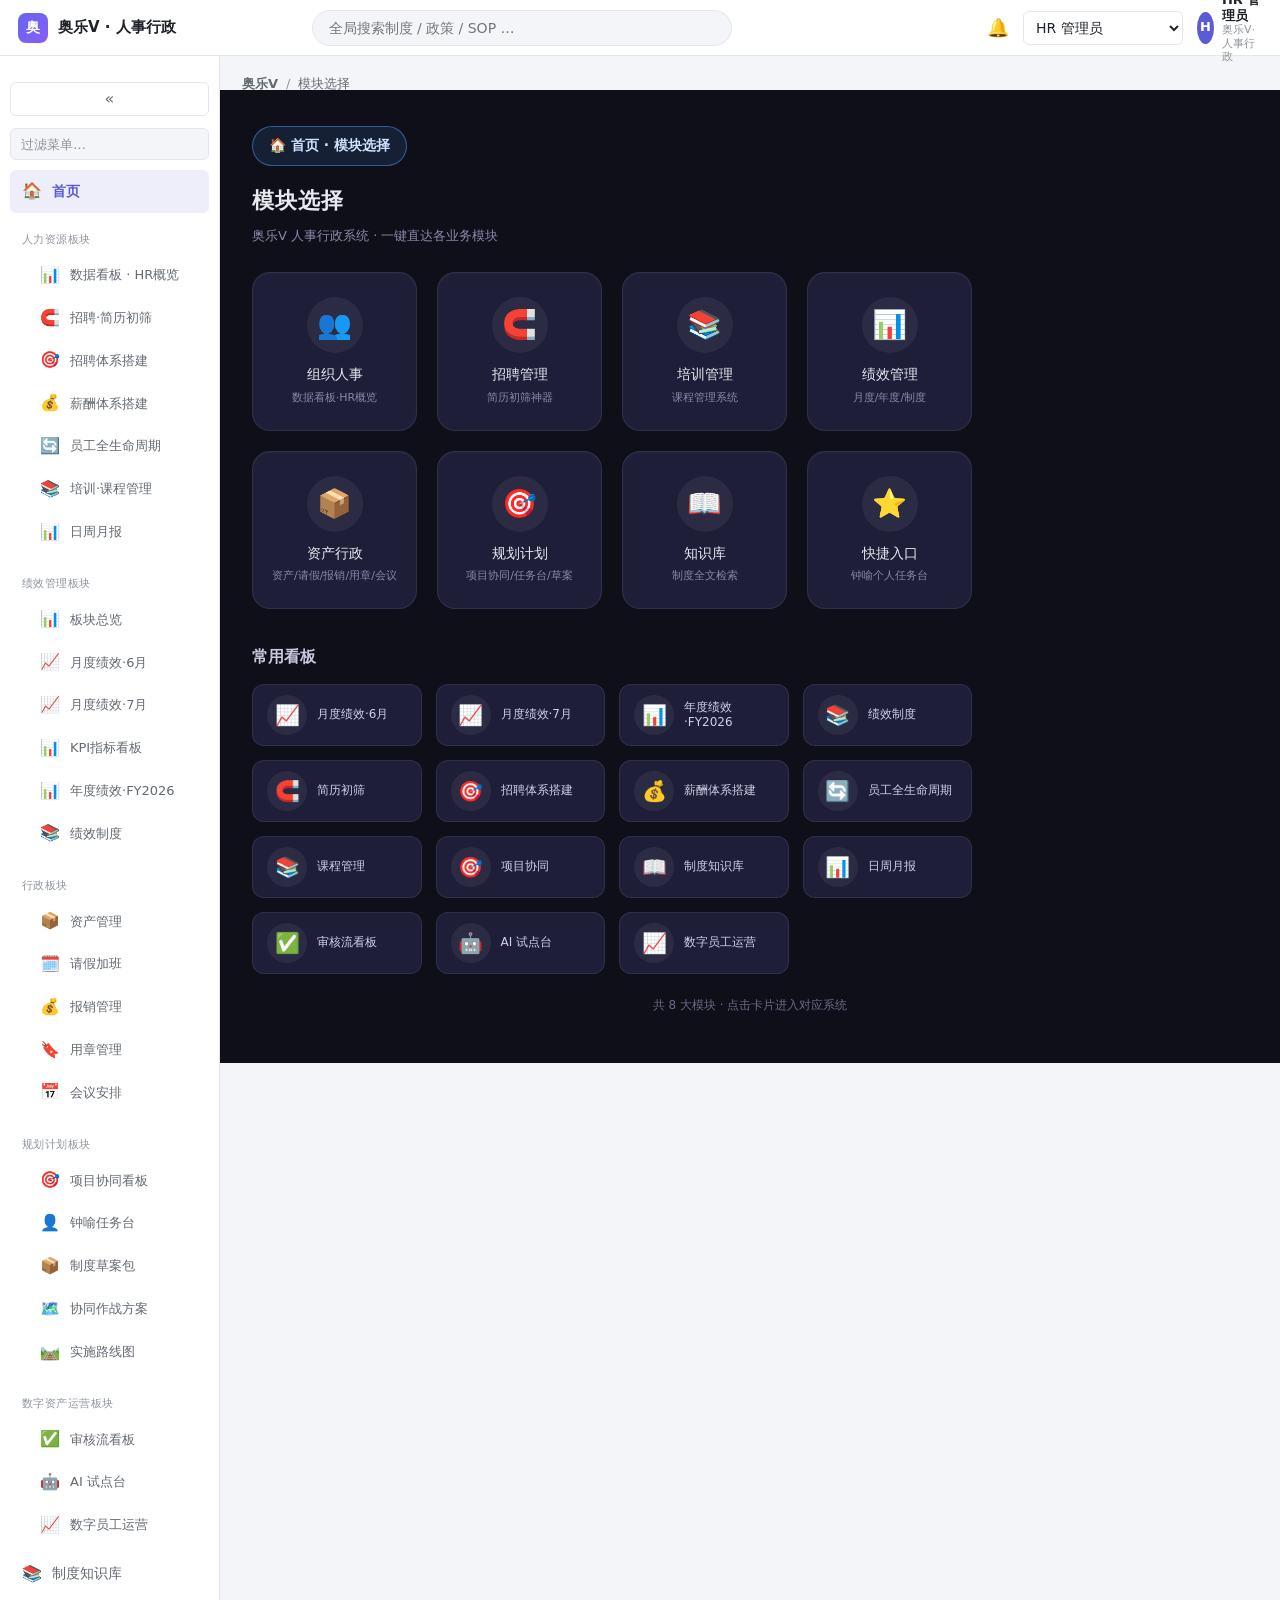
==== index.html @ e29c1b27 "deploy 2026-09-16" ====
<!DOCTYPE html>
<html lang="zh-CN">
<head>
  <meta charset="utf-8" />
  <meta name="viewport" content="width=device-width, initial-scale=1, viewport-fit=cover" />
  <title>奥乐V 人事行政系统</title>
  <link rel="stylesheet" href="css/styles.css" />
</head>
<body>
  <div class="app-layout">
    <!-- 顶栏 -->
    <header class="topbar">
      <button class="menu-toggle" id="menu-toggle" aria-label="菜单">☰</button>
      <a class="brand" href="#/" title="返回模块选择首页">
        <span class="brand__logo">奥</span>
        <span class="brand__name">奥乐V · 人事行政</span>
      </a>
      <div class="topbar__search">
        <input id="global-search" placeholder="全局搜索制度 / 政策 / SOP …" />
      </div>
      <div class="topbar__right">
        <span class="topbar__bell" title="消息">🔔</span>
        <select id="role-select" class="role-select" title="角色切换">
          <option value="HR">HR 管理员</option>
          <option value="负责人">部门负责人</option>
          <option value="员工">普通员工</option>
        </select>
        <div id="user-badge" class="user-badge"></div>
      </div>
    </header>

    <div class="app-body">
      <!-- 侧边栏 -->
      <aside class="sidebar" id="sidebar">
        <nav class="sidebar__nav" id="sidebar-nav"></nav>
      </aside>
      <div class="sidebar-mask" id="sidebar-mask"></div>

      <!-- 主内容 -->
      <main class="main">
        <div class="breadcrumb" id="breadcrumb"></div>
        <div class="view" id="view"></div>
      </main>
    </div>
  </div>

  <!-- 首屏核心三件套（其余模块脚本由 app.js 按路由懒加载，缩小首屏体积） -->
  <script defer src="js/utils.js"></script>
  <script defer src="js/module_selector.js"></script>
  <script defer src="js/app.js"></script>
</body>
</html>
---- css/styles.css ----
/* =========================================================================
 * styles.css — 奥乐V 人事行政系统（科技蓝紫 · 浅色主题）
 * 设计令牌见 system-design.md §9
 * ========================================================================= */
:root {
  --primary: #5B5BD6;
  --primary-grad: linear-gradient(135deg, #6366F1, #8B5CF6);
  --info: #2D8CF0;
  --success: #18A058;
  --warning: #F0A020;
  --error: #E5484D;
  --bg: #F4F5F9;
  --surface: #FFFFFF;
  --text-1: #1F2329;
  --text-2: #646A73;
  --text-3: #8F959E;
  --border: #E5E6EB;
  --radius: 8px;
  --radius-sm: 6px;
  --radius-tag: 4px;
  --shadow: 0 1px 4px rgba(0, 0, 0, 0.06);
  --shadow-md: 0 4px 16px rgba(31, 35, 41, 0.10);
  --sidebar-w: 220px;
  --topbar-h: 56px;
  --font: "PingFang SC", "Microsoft YaHei", "Inter", system-ui, -apple-system, "Segoe UI", Roboto, sans-serif;
}

* { box-sizing: border-box; }
html, body { margin: 0; padding: 0; }
body {
  font-family: var(--font);
  background: var(--bg);
  color: var(--text-1);
  font-size: 14px;
  line-height: 1.55;
  -webkit-font-smoothing: antialiased;
}
a { color: inherit; text-decoration: none; }
h1, h2, h3, h4 { margin: 0; font-weight: 700; }
button, input, select, textarea { font-family: inherit; font-size: 14px; }

/* ---------- 布局骨架 ---------- */
.app-layout { min-height: 100vh; display: flex; flex-direction: column; }
.app-body { display: flex; flex: 1; min-height: 0; }

/* ---------- 顶栏 ---------- */
.topbar {
  height: var(--topbar-h);
  background: var(--surface);
  border-bottom: 1px solid var(--border);
  display: flex; align-items: center; gap: 16px;
  padding: 0 18px; position: sticky; top: 0; z-index: 50;
}
.menu-toggle { display: none; background: none; border: 0; font-size: 22px; cursor: pointer; color: var(--text-2); }
.brand { display: flex; align-items: center; gap: 10px; font-weight: 700; text-decoration: none; color: inherit; cursor: pointer; transition: opacity .2s ease; }
.brand:hover { opacity: 0.82; }
.brand__logo {
  width: 30px; height: 30px; border-radius: 8px; background: var(--primary-grad);
  color: #fff; display: grid; place-items: center; font-weight: 800;
}
.brand__name { font-size: 15px; white-space: nowrap; }
.topbar__search { flex: 1; max-width: 420px; margin: 0 auto; }
.topbar__search input {
  width: 100%; height: 36px; border: 1px solid var(--border); border-radius: 18px;
  padding: 0 16px; background: var(--bg); color: var(--text-1); outline: none;
}
.topbar__search input:focus { border-color: var(--primary); background: #fff; }
.topbar__right { display: flex; align-items: center; gap: 14px; margin-left: auto; }
.topbar__bell { font-size: 18px; cursor: pointer; }
.role-select {
  height: 34px; border: 1px solid var(--border); border-radius: var(--radius-sm);
  padding: 0 8px; background: #fff; color: var(--text-1); cursor: pointer; outline: none;
}
.user-badge { display: flex; align-items: center; gap: 8px; }
.avatar {
  width: 32px; height: 32px; border-radius: 50%; background: var(--primary);
  color: #fff; display: grid; place-items: center; font-weight: 700; font-size: 13px;
}
.user-meta { display: flex; flex-direction: column; line-height: 1.2; }
.user-meta b { font-size: 13px; }
.user-meta small { color: var(--text-3); font-size: 11px; }

/* ---------- 侧边栏 ---------- */
.sidebar {
  width: var(--sidebar-w); flex-shrink: 0;
  background: var(--surface); border-right: 1px solid var(--border);
  padding: 14px 10px; overflow-y: auto;
}
.sidebar__nav { display: flex; flex-direction: column; gap: 2px; }
.nav-group { margin: 10px 0 4px; }
.nav-group__title { font-size: 11px; color: var(--text-3); padding: 6px 12px; letter-spacing: .04em; }
.nav-item {
  display: flex; align-items: center; gap: 10px; padding: 9px 12px; border-radius: var(--radius-sm);
  color: var(--text-2); cursor: pointer; font-weight: 500; transition: .15s;
}
.nav-item.sub { padding-left: 30px; font-size: 13px; }
.nav-item:hover { background: var(--bg); color: var(--text-1); }
.nav-item.active { background: rgba(91, 91, 214, 0.10); color: var(--primary); font-weight: 700; }
.nav-ico { font-size: 16px; }
.sidebar-mask { display: none; position: fixed; }

/* ---------- 主内容 ---------- */
.main { flex: 1; min-width: 0; padding: 18px 22px 40px; overflow-x: hidden; }
.breadcrumb { font-size: 13px; color: var(--text-2); margin-bottom: 14px; }
.crumb-root { font-weight: 600; color: var(--text-1); }
a.crumb-root { text-decoration: none; color: inherit; cursor: pointer; }
a.crumb-root:hover { color: var(--primary); }
.crumb-sep { margin: 0 8px; color: var(--text-3); }
.view { min-height: 200px; }

/* ---------- 通用控件 ---------- */
.btn {
  height: 34px; padding: 0 16px; border: 1px solid var(--border); border-radius: var(--radius-sm);
  background: #fff; color: var(--text-1); cursor: pointer; font-weight: 500; transition: .15s;
}
.btn:hover { border-color: var(--primary); color: var(--primary); }
.btn--primary { background: var(--primary); border-color: var(--primary); color: #fff; }
.btn--primary:hover { background: #4a4ac4; color: #fff; }
.btn--ghost { background: #fff; }
select, input[type="text"], input[type="date"], input[type="number"], textarea {
  height: 34px; border: 1px solid var(--border); border-radius: var(--radius-sm);
  padding: 0 10px; background: #fff; color: var(--text-1); outline: none; width: 100%;
}
textarea { height: auto; padding: 8px 10px; resize: vertical; }
select:focus, input:focus, textarea:focus { border-color: var(--primary); }

/* ---------- 筛选条 ---------- */
.filter-bar {
  display: flex; align-items: flex-end; gap: 14px; flex-wrap: wrap;
  background: var(--surface); border: 1px solid var(--border); border-radius: var(--radius);
  padding: 14px 16px; margin-bottom: 16px; box-shadow: var(--shadow);
}
.filter-item { display: flex; flex-direction: column; gap: 4px; }
.filter-item label { font-size: 12px; color: var(--text-2); }
.filter-item.grow { flex: 1; min-width: 180px; }
.filter-tip { font-size: 12px; color: var(--text-3); margin-left: auto; align-self: center; }

/* ---------- KPI 卡片 ---------- */
.kpi-row { display: grid; grid-template-columns: repeat(6, 1fr); gap: 14px; margin-bottom: 20px; }
.kpi-card {
  background: var(--surface); border: 1px solid var(--border); border-radius: var(--radius);
  padding: 14px 16px; box-shadow: var(--shadow);
}
.kpi__label { font-size: 12px; color: var(--text-2); margin-bottom: 8px; }
.kpi__value { font-size: 24px; font-weight: 800; color: var(--text-1); line-height: 1.1; }
.kpi__unit { font-size: 13px; font-weight: 600; color: var(--text-3); margin-left: 3px; }
.kpi__trend { display: inline-block; margin-top: 6px; font-size: 12px; font-weight: 600; }
.kpi__trend.up { color: var(--success); }
.kpi__trend.down { color: var(--error); }
.kpi__trend.flat { color: var(--text-3); }

/* ---------- 区块 / 面板 / 图表 ---------- */
.section { margin-bottom: 22px; }
.section__title { font-size: 16px; margin-bottom: 12px; padding-left: 10px; border-left: 4px solid var(--primary); }
.grid { display: grid; gap: 16px; }
.grid-3 { grid-template-columns: repeat(3, 1fr); }
.panel { background: var(--surface); border: 1px solid var(--border); border-radius: var(--radius); padding: 14px 16px; box-shadow: var(--shadow); }
.panel__title { font-size: 14px; font-weight: 700; margin-bottom: 10px; }
.chart { width: 100%; height: 300px; }

/* ---------- 页面头 / 演示提示 ---------- */
.page-head { display: flex; align-items: flex-start; justify-content: space-between; margin-bottom: 14px; gap: 12px; flex-wrap: wrap; }
.page-title { font-size: 20px; }
.demo-note { font-size: 12px; color: var(--text-3); margin-top: 4px; }
.demo-note::before { content: "🅘 "; }

/* ---------- Tabs ---------- */
.tabs, .tabs.sub { display: flex; gap: 4px; margin-bottom: 14px; border-bottom: 1px solid var(--border); }
.tab {
  background: none; border: 0; padding: 9px 16px; cursor: pointer; color: var(--text-2);
  font-weight: 600; border-bottom: 2px solid transparent; font-size: 14px;
}
.tab:hover { color: var(--primary); }
.tab.active { color: var(--primary); border-bottom-color: var(--primary); }
.tabs.sub { margin-top: 0; }

/* ---------- 表格 ---------- */
.table-wrap { overflow-x: auto; background: var(--surface); border: 1px solid var(--border); border-radius: var(--radius); box-shadow: var(--shadow); }
.table { width: 100%; border-collapse: collapse; font-size: 13px; min-width: 640px; }
.table th, .table td { padding: 11px 14px; text-align: left; border-bottom: 1px solid var(--border); white-space: nowrap; }
.table th { background: #FAFBFC; color: var(--text-2); font-weight: 600; font-size: 12px; }
.table tbody tr:hover { background: #FAFBFC; }
.empty-cell { text-align: center; color: var(--text-3); padding: 30px 0 !important; }
.ops { display: flex; gap: 10px; }
.link { background: none; border: 0; color: var(--primary); cursor: pointer; padding: 0; font-size: 13px; }
.link:hover { text-decoration: underline; }
.link--success { color: var(--success); }
.link--danger { color: var(--error); }
.muted { color: var(--text-3); }

/* ---------- 标签 ---------- */
.tag { display: inline-block; padding: 2px 9px; border-radius: var(--radius-tag); font-size: 12px; font-weight: 600; }
.tag--success { background: #E8F6EE; color: var(--success); }
.tag--warn { background: #FDF3E3; color: var(--warning); }
.tag--danger { background: #FCEBEC; color: var(--error); }
.tag--info { background: #E8F1FD; color: var(--info); }
.tag--muted { background: #F0F1F3; color: var(--text-3); }
.tag--primary { background: rgba(91,91,214,.12); color: var(--primary); }
.tag-row { display: flex; flex-wrap: wrap; gap: 5px; }

/* ---------- 表单 / 卡片表单 ---------- */
.form-card { max-width: 560px; background: var(--surface); border: 1px solid var(--border); border-radius: var(--radius); padding: 18px 20px; box-shadow: var(--shadow); margin-bottom: 16px; }
.form-card h4 { font-size: 15px; margin-bottom: 14px; }
.inline-form { display: flex; flex-direction: column; gap: 14px; }
.form-row { display: flex; flex-direction: column; gap: 5px; }
.form-row label { font-size: 13px; color: var(--text-2); font-weight: 500; }
.req { color: var(--error); }
.form-hint { font-size: 12px; color: var(--text-3); }
.form-err { font-size: 12px; color: var(--error); min-height: 14px; }
.toolbar-right { display: flex; justify-content: flex-end; margin-bottom: 12px; }

/* ---------- 弹窗 ---------- */
.modal-overlay {
  position: fixed; inset: 0; background: rgba(31,35,41,.45); display: grid; place-items: center;
  z-index: 9000; padding: 18px;
}
.modal-panel { background: #fff; border-radius: 10px; width: 440px; max-width: 100%; max-height: 90vh; overflow: auto; box-shadow: var(--shadow-md); }
.modal-panel--wide { width: 760px; }
.modal-head { display: flex; justify-content: space-between; align-items: center; padding: 14px 18px; border-bottom: 1px solid var(--border); font-weight: 700; }
.modal-close { background: none; border: 0; font-size: 22px; cursor: pointer; color: var(--text-3); line-height: 1; }
.modal-body { padding: 16px 18px; }
.modal-body .form-row { margin-bottom: 14px; }
.modal-foot { display: flex; justify-content: flex-end; gap: 10px; padding: 12px 18px; border-top: 1px solid var(--border); }

/* ---------- 知识库：门户 ---------- */
.wiki-hero { background: var(--primary-grad); border-radius: 12px; padding: 30px 28px; color: #fff; margin-bottom: 22px; }
.wiki-hero__title { font-size: 24px; font-weight: 800; margin-bottom: 16px; }
.wiki-search { display: flex; gap: 10px; max-width: 560px; }
.wiki-search input { height: 42px; border-radius: 21px; border: 0; padding: 0 18px; }
.wiki-search .btn { height: 42px; border-radius: 21px; }
.wiki-search.small input { height: 36px; border: 1px solid var(--border); border-radius: var(--radius-sm); background: #fff; }
.wiki-search.small .btn { height: 36px; }
.cat-grid { display: grid; grid-template-columns: repeat(4, 1fr); gap: 16px; }
.cat-card { background: var(--surface); border: 1px solid var(--border); border-radius: var(--radius); padding: 20px 18px; box-shadow: var(--shadow); transition: .15s; }
.cat-card:hover { transform: translateY(-3px); box-shadow: var(--shadow-md); border-color: var(--primary); }
.cat-card__name { font-size: 16px; font-weight: 700; margin-bottom: 6px; }
.cat-card__count { font-size: 13px; color: var(--text-3); }
.wiki-cols { display: grid; grid-template-columns: 1fr 1fr; gap: 20px; }
.kb-list { display: flex; flex-direction: column; gap: 12px; }
.kb-card { background: var(--surface); border: 1px solid var(--border); border-radius: var(--radius); padding: 14px 16px; box-shadow: var(--shadow); transition: .15s; }
.kb-card:hover { border-color: var(--primary); transform: translateY(-2px); }
.kb-card__cat { font-size: 12px; color: var(--primary); font-weight: 600; margin-bottom: 4px; }
.kb-card__title { font-size: 15px; font-weight: 700; margin-bottom: 6px; }
.kb-card__summary { font-size: 13px; color: var(--text-2); margin-bottom: 10px; }
.kb-card__meta { display: flex; justify-content: space-between; align-items: center; font-size: 12px; color: var(--text-3); gap: 8px; flex-wrap: wrap; }

/* ---------- 知识库：列表 ---------- */
.wiki-list-head { display: flex; align-items: center; justify-content: space-between; gap: 16px; margin-bottom: 16px; flex-wrap: wrap; }
.wiki-list-layout { display: flex; gap: 20px; align-items: flex-start; }
.wiki-cats { width: 180px; flex-shrink: 0; display: flex; flex-direction: column; gap: 2px; background: var(--surface); border: 1px solid var(--border); border-radius: var(--radius); padding: 10px; box-shadow: var(--shadow); }
.cat-link { padding: 8px 12px; border-radius: var(--radius-sm); cursor: pointer; color: var(--text-2); font-weight: 500; }
.cat-link:hover { background: var(--bg); color: var(--text-1); }
.cat-link.active { background: rgba(91,91,214,.10); color: var(--primary); font-weight: 700; }
.wiki-results { flex: 1; min-width: 0; }
.empty-box { padding: 50px; text-align: center; color: var(--text-3); background: var(--surface); border: 1px dashed var(--border); border-radius: var(--radius); }

/* ---------- 知识库：文章详情 ---------- */
.article-layout { display: flex; gap: 22px; align-items: flex-start; }
.article-main { flex: 1; min-width: 0; background: var(--surface); border: 1px solid var(--border); border-radius: var(--radius); padding: 22px 26px; box-shadow: var(--shadow); }
.article-head { margin-bottom: 16px; }
.article-title { font-size: 24px; margin: 10px 0; }
.article-meta { font-size: 12px; color: var(--text-3); margin-bottom: 8px; }
.article-summary { background: var(--bg); border-radius: var(--radius-sm); padding: 10px 12px; color: var(--text-2); font-size: 13px; }
.article-body { font-size: 14px; line-height: 1.75; color: var(--text-1); }
.article-body h1 { font-size: 22px; margin: 22px 0 12px; }
.article-body h2 { font-size: 18px; margin: 22px 0 10px; padding-bottom: 6px; border-bottom: 1px solid var(--border); }
.article-body h3 { font-size: 15px; margin: 16px 0 8px; }
.article-body p { margin: 10px 0; }
.article-body ul, .article-body ol { padding-left: 22px; margin: 10px 0; }
.article-body li { margin: 4px 0; }
.article-body table { border-collapse: collapse; width: 100%; margin: 14px 0; font-size: 13px; }
.article-body th, .article-body td { border: 1px solid var(--border); padding: 8px 10px; text-align: left; }
.article-body th { background: #FAFBFC; }
.article-body blockquote { margin: 12px 0; padding: 8px 14px; border-left: 3px solid var(--primary); background: var(--bg); color: var(--text-2); }
.article-side { width: 240px; flex-shrink: 0; position: sticky; top: 74px; }
.toc { background: var(--surface); border: 1px solid var(--border); border-radius: var(--radius); padding: 14px 16px; box-shadow: var(--shadow); margin-bottom: 16px; }
.toc__title { font-weight: 700; font-size: 13px; margin-bottom: 10px; }
.toc__item { display: block; padding: 5px 0; color: var(--text-2); font-size: 13px; cursor: pointer; }
.toc__item:hover { color: var(--primary); }
.toc__item.lvl3 { padding-left: 14px; font-size: 12px; }
.toc__item.active { color: var(--primary); font-weight: 700; }
.related { background: var(--surface); border: 1px solid var(--border); border-radius: var(--radius); padding: 14px 16px; box-shadow: var(--shadow); }
.related__title { font-weight: 700; font-size: 13px; margin-bottom: 10px; }
.related__item { display: block; padding: 7px 0; color: var(--text-2); font-size: 13px; cursor: pointer; border-bottom: 1px dashed var(--border); }
.related__item:last-child { border-bottom: 0; }
.related__item:hover { color: var(--primary); }

/* ---------- 会议安排 ---------- */
.meeting-layout { display: flex; gap: 20px; align-items: flex-start; }
.meeting-left { width: 280px; flex-shrink: 0; }
.meeting-right { flex: 1; min-width: 0; }
.room-list { display: flex; flex-direction: column; gap: 12px; }
.room-card { background: var(--surface); border: 1px solid var(--border); border-radius: var(--radius); padding: 14px 16px; box-shadow: var(--shadow); }
.room-card__name { font-weight: 700; font-size: 15px; }
.room-card__cap { font-size: 12px; color: var(--text-3); margin: 4px 0 8px; }
.week-cal { display: grid; grid-template-columns: repeat(7, 1fr); gap: 8px; }
.week-day { background: var(--surface); border: 1px solid var(--border); border-radius: var(--radius); padding: 8px; min-height: 150px; }
.week-day__head { font-size: 12px; font-weight: 700; text-align: center; margin-bottom: 8px; }
.week-day__head span { color: var(--text-3); font-weight: 500; }
.week-day__body { display: flex; flex-direction: column; gap: 6px; }
.meet-chip { background: rgba(91,91,214,.08); border-left: 3px solid var(--primary); border-radius: 4px; padding: 5px 7px; font-size: 12px; }
.meet-chip b { display: block; font-size: 12px; }
.meet-chip span { color: var(--text-3); font-size: 11px; }

/* ---------- 响应式 ---------- */
@media (max-width: 1199px) {
  .kpi-row { grid-template-columns: repeat(3, 1fr); }
  .grid-3 { grid-template-columns: repeat(2, 1fr); }
  .cat-grid { grid-template-columns: repeat(2, 1fr); }
}
@media (max-width: 767px) {
  .menu-toggle { display: block; }
  .brand__name { display: none; }
  .topbar__search { display: none; }
  .user-meta { display: none; }
  .kpi-row { grid-template-columns: repeat(2, 1fr); }
  .grid-3 { grid-template-columns: 1fr; }
  .cat-grid { grid-template-columns: 1fr; }
  .wiki-cols { grid-template-columns: 1fr; }
  .wiki-list-layout { flex-direction: column; }
  .wiki-cats { width: 100%; flex-direction: row; flex-wrap: wrap; }
  .article-layout { flex-direction: column; }
  .article-side { width: 100%; position: static; }
  .meeting-layout { flex-direction: column; }
  .meeting-left { width: 100%; }
  .week-cal { grid-template-columns: repeat(2, 1fr); }
  .main { padding: 14px 12px 32px; }
  /* 侧栏抽屉化 */
  .sidebar {
    position: fixed; top: var(--topbar-h); bottom: 0; left: 0; z-index: 80;
    transform: translateX(-100%); transition: transform .2s; box-shadow: var(--shadow-md);
  }
  body.sidebar-open .sidebar { transform: translateX(0); }
  .sidebar-mask {
    display: none; position: fixed; inset: var(--topbar-h) 0 0 0; background: rgba(0,0,0,.3); z-index: 70;
  }
  body.sidebar-open .sidebar-mask { display: block; }
}

/* ---------- 侧栏增强：过滤框 + 折叠按钮 ---------- */
.nav-item.hidden, .nav-group.hidden { display: none; }
.sidebar-filter { width:100%; height:32px; margin-bottom:10px; border:1px solid var(--border); border-radius:var(--radius-sm); padding:0 10px; background:var(--bg); color:var(--text-1); font-size:13px; outline:none; box-sizing:border-box; }
.sidebar-filter:focus { border-color: var(--primary); background:#fff; }
.sidebar-filter::placeholder { color: var(--text-3); }
.sidebar-collapse { width:100%; height:34px; margin:12px 0; border:1px solid var(--border); border-radius:var(--radius-sm); background:var(--surface); color:var(--text-2); cursor:pointer; font-size:16px; line-height:1; transition:.15s; }
.sidebar-collapse:hover { border-color: var(--primary); color: var(--primary); }
@media (min-width:768px){
  body.sidebar-collapsed .sidebar { width:64px; padding-left:8px; padding-right:8px; }
  body.sidebar-collapsed .sidebar-filter { display:none; }
  body.sidebar-collapsed .nav-group__title { display:none; }
  body.sidebar-collapsed .nav-item { font-size:0; justify-content:center; gap:0; padding-left:0; padding-right:0; }
  body.sidebar-collapsed .nav-item.sub { padding-left:0; }
  body.sidebar-collapsed .nav-ico { font-size:16px; }
  body.sidebar-collapsed .sidebar-collapse { font-size:16px; }
}
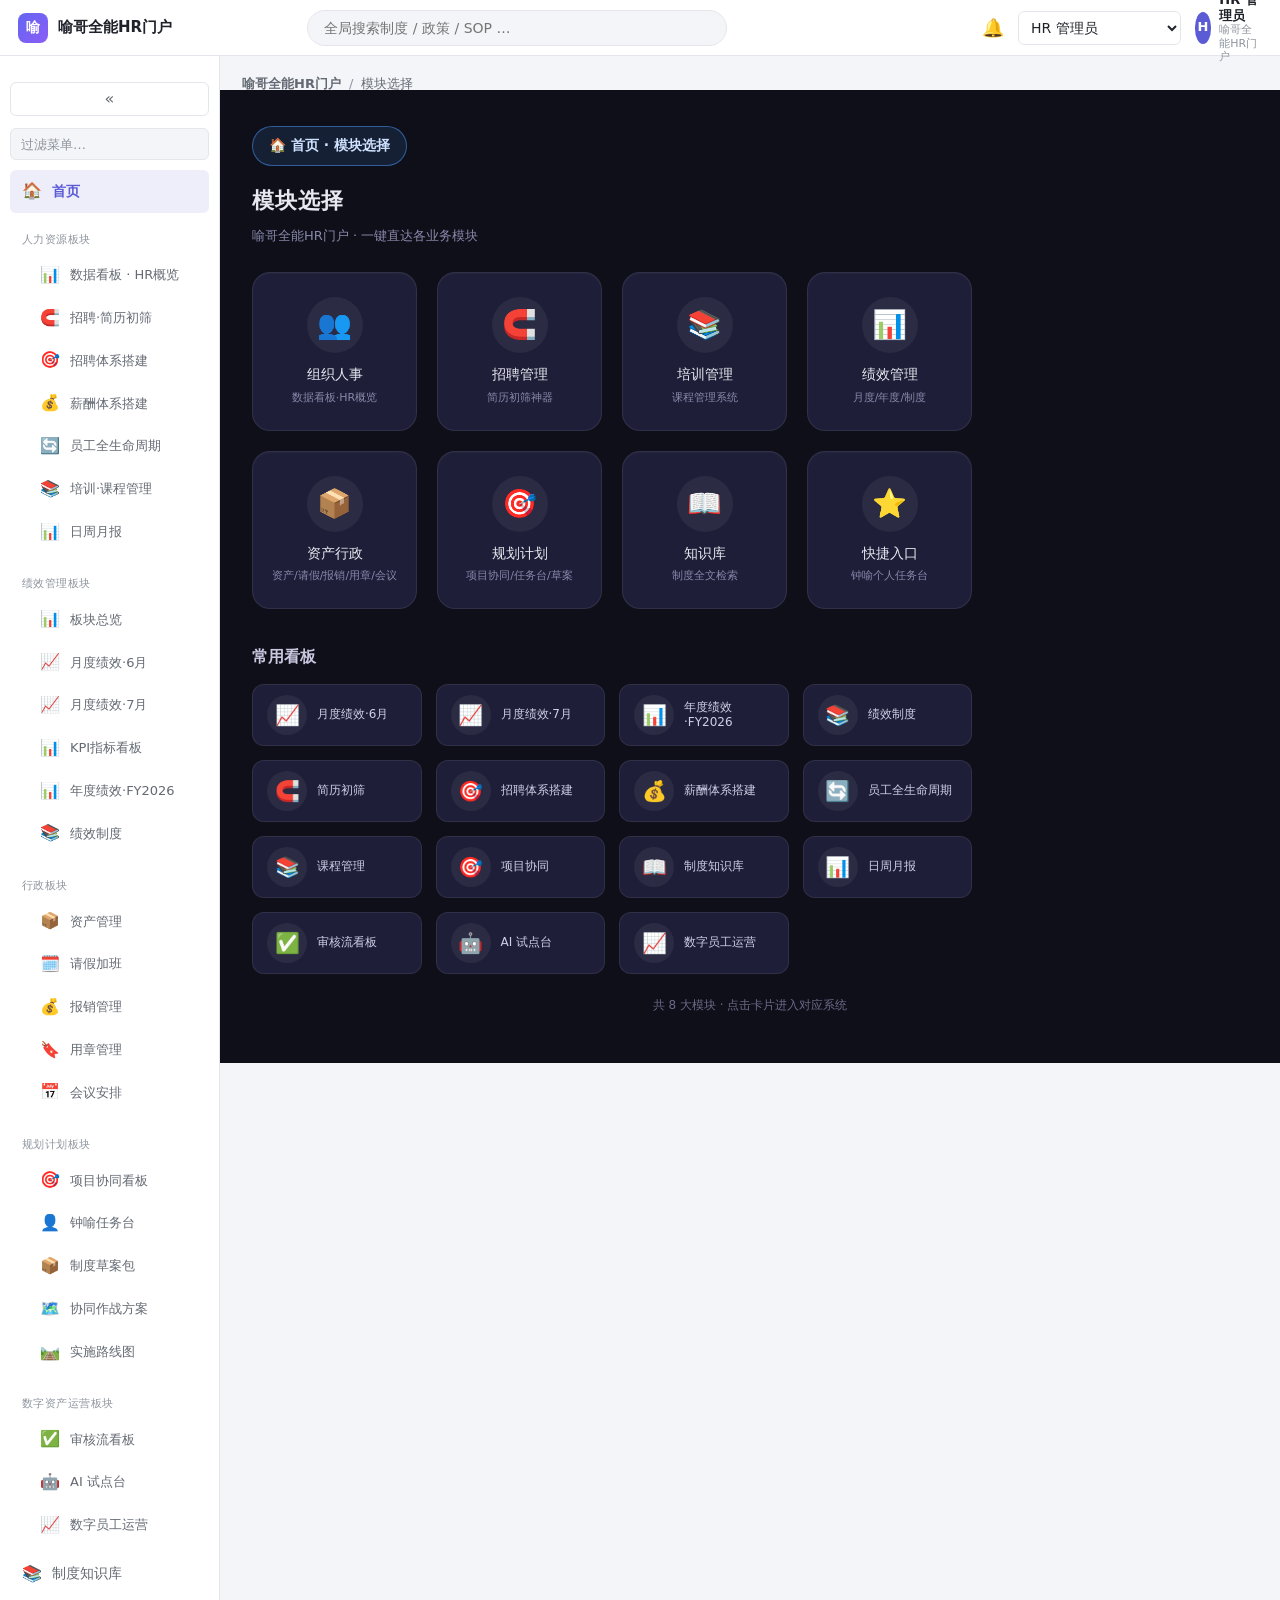
==== commit 006d1f83: "deploy 2026-09-16" ====
--- a/index.html
+++ b/index.html
@@ -3,7 +3,7 @@
 <head>
   <meta charset="utf-8" />
   <meta name="viewport" content="width=device-width, initial-scale=1, viewport-fit=cover" />
-  <title>奥乐V 人事行政系统</title>
+  <title>喻哥全能HR门户</title>
   <link rel="stylesheet" href="css/styles.css" />
 </head>
 <body>
@@ -12,8 +12,8 @@
     <header class="topbar">
       <button class="menu-toggle" id="menu-toggle" aria-label="菜单">☰</button>
       <a class="brand" href="#/" title="返回模块选择首页">
-        <span class="brand__logo">奥</span>
-        <span class="brand__name">奥乐V · 人事行政</span>
+        <span class="brand__logo">喻</span>
+        <span class="brand__name">喻哥全能HR门户</span>
       </a>
       <div class="topbar__search">
         <input id="global-search" placeholder="全局搜索制度 / 政策 / SOP …" />
--- a/css/styles.css
+++ b/css/styles.css
@@ -1,5 +1,5 @@
 /* =========================================================================
- * styles.css — 奥乐V 人事行政系统（科技蓝紫 · 浅色主题）
+ * styles.css — 喻哥全能HR门户（科技蓝紫 · 浅色主题）
  * 设计令牌见 system-design.md §9
  * ========================================================================= */
 :root {
